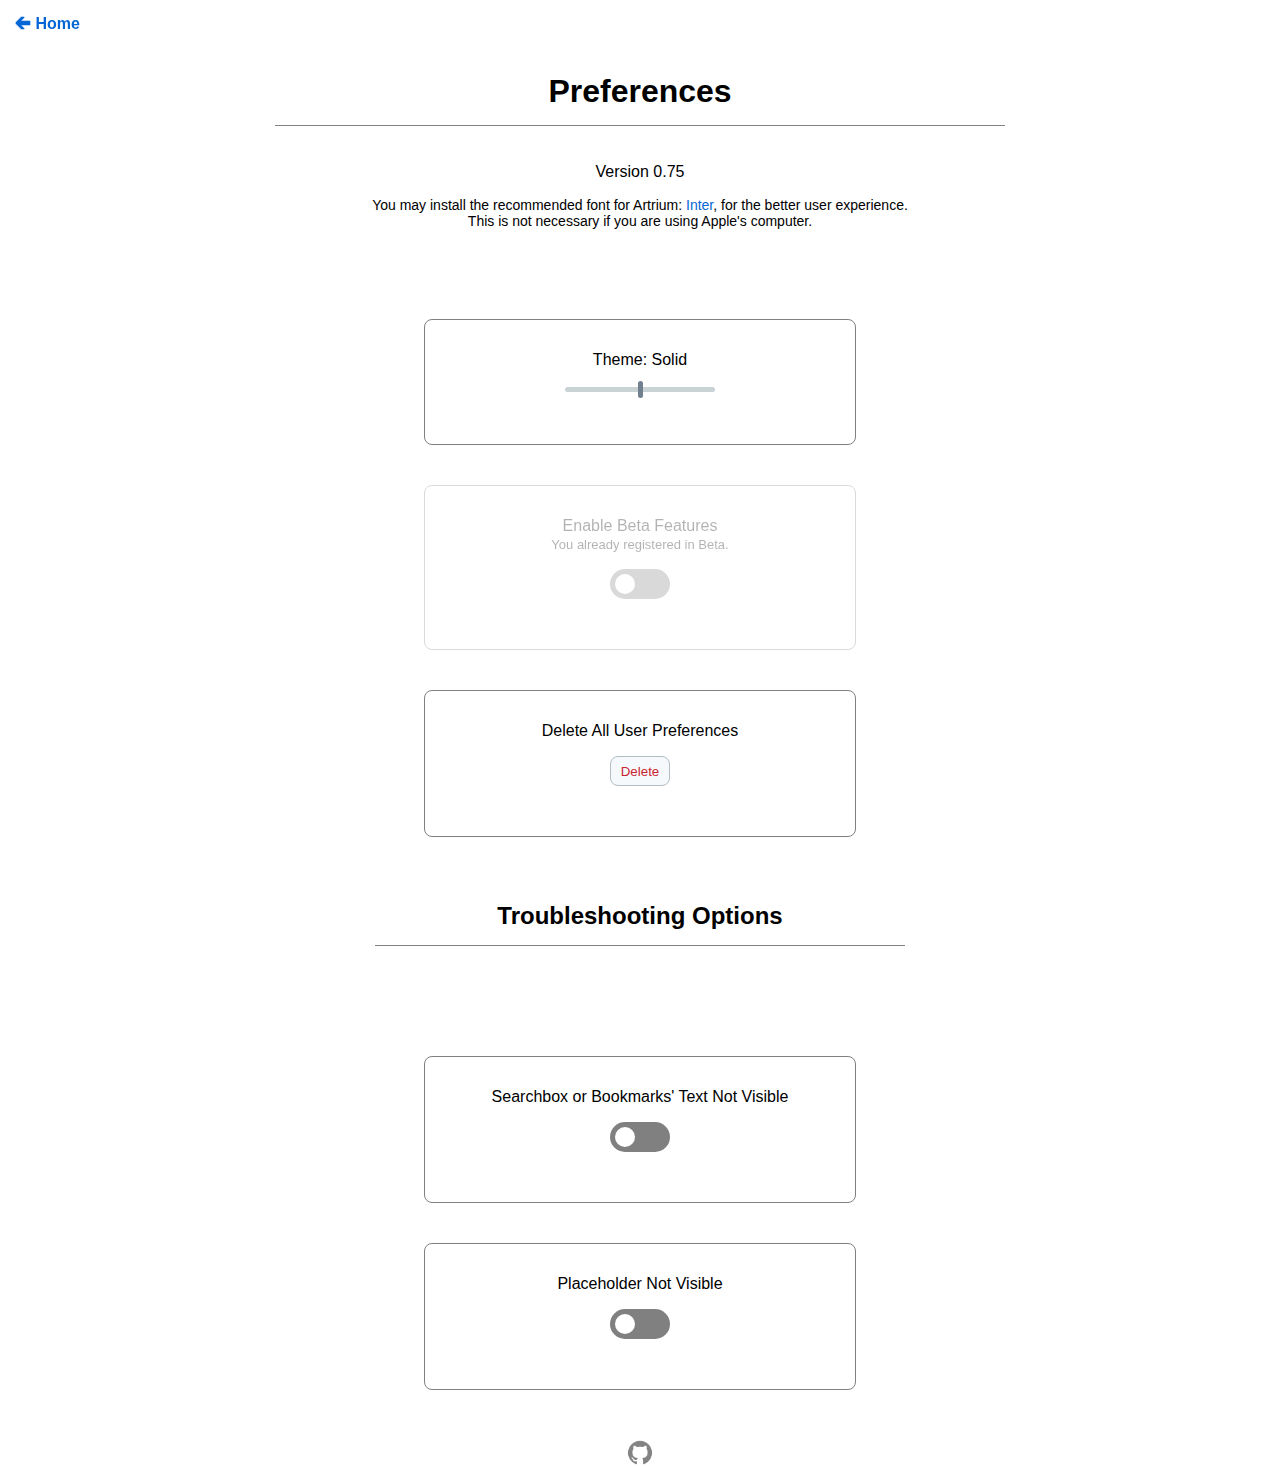
==== pref.html @ ffeab390 "Initial Commit" ====
<!DOCTYPE html>
<html>
    <head>
        <meta charset="utf-8">
        <link rel="stylesheet" href="pref.css">
        <link rel="shortcut icon" href="favicon.ico">
        <link rel="icon" href="favicon.ico">
        <title>Artrium - Preferences</title>
    </head>
    <body>
        <main>
            <a href="index.html" id="home">🡰 Home</a>
            <h1>Preferences</h1>
            <quote style="font-size: 14px">
                <p style="font-size: 16px">Version 0.75</p>You may install the recommended font for Artrium: <a href="https://rsms.me/inter/">Inter</a>, for the better user experience.<br>This is not necessary if you are using Apple's computer.
            </quote>
            <form>
                <div>
                    <h3 id="themeI">Theme: Solid</h3>
                    <input type="range" step="1" min="1" max="3" id="range">
                </div>
                <div id="betaDiv" style="filter: opacity(.3); pointer-events: none;">
                    <h3>Enable Beta Features<br><span style="font-size: 13px">You already registered in Beta.</span></h3>
                    <div class="swtBg" id="beta">
                        <div class="swtTg"></div>
                    </div>
                </div>
                <div>
                    <h3>Delete All User Preferences</h3>
                    <button id="delPref">Delete</button>
                </div>
            </form>
            <h2>Troubleshooting Options</h2>
            <form>
                <div>
                    <h3>Searchbox or Bookmarks' Text Not Visible</h3>
                    <div class="swtBg" id="txtTrb">
                        <div class="swtTg"></div>
                    </div>
                </div>
                <div>
                    <h3>Placeholder Not Visible</h3>
                    <div class="swtBg" id="plcTrb">
                        <div class="swtTg"></div>
                    </div>
                </div>
            </form>
        </main>
        <a href="https://github.com/ldhan0715/artrium">
            <img src="github.png" alt="GitHub" id="github">
        </a>
        <script src="pref.js"></script>
    </body>
</html>
---- pref.css ----
@import url('https://rsms.me/inter/inter.css');
html { font-family: 'Inter', sans-serif; }
@supports (font-variation-settings: normal) {
html { font-family: 'Inter var', sans-serif; }
}

* {
    font-family: -apple-system, "Inter", sans-serif !important;
    outline: none;
    text-align: center;
    user-select: none;
    -webkit-user-select: none;
}

h3, h4, h5, h6 {
    font-weight: 500;
}

body {
    display: flex;
    flex-direction: column;
    align-items: center;
    height: 145vh;
}

main {
    display: flex;
    flex-direction: column;
    align-items: center;
}

h1, h2 {
    margin-top: 50px;
    border-bottom: 1.5px solid gray;
    padding: 15px;
    width: 700px;
    font-weight: 600;
}

h2 {
    width: 500px;
}

h3 {
    font-size: 16px;
}

form {
    display: flex;
    justify-content: center;
    flex-direction: column;
    margin-top: 50px;
}

form>div {
    margin-top: 40px;
    border: 1.5px solid gray;
    width: 400px;
    border-radius: 8px;
    padding: 15px;
    padding-bottom: 50px;
    display: flex;
    flex-direction: column;
    align-items: center;
}

#range {
    appearance: none;
    height: 5px;
    border-radius: 3.25px;
    background: #b2bec3;
    filter: opacity(.7);
    transition: all .2s;
    width: 150px;
}

#range:hover {
    filter: opacity(1);
}

input[type=range]::-webkit-slider-thumb {
    appearance: none;
    width: 5px;
    height: 17px;
    background: #34495e;
    border-radius: 6.25px;
}

a {
    text-decoration: none;
    color: #0366d6;
}

a:hover {
    text-decoration: underline;
}

.swtBg {
    height: 29.75px;
    border-radius: 15px;
    background: gray;
    width: 60px;
    transition: all .2s;
    cursor: pointer;
}

.swtTg {
    height: 20px;
    border-radius: 15px;
    background: white;
    width: 20px;
    margin: 5px;
    transition: all .2s;
    cursor: pointer;
}

.swtBgOn {
    background: #0366d6;
}

.swtTgOn {
    transform: translateX(30px);
}

#home {
    position: fixed;
    top: 15px;
    left: 15px;
    font-weight: 600;
}

#github {
    height: 25px;
    filter: opacity(.6);
    transition: all .2s;
    margin-top: 50px;
}

#github:hover {
    filter: opacity(1);
}

#delPref {
    width: 60px;
    height: 30px;
    border-radius: 8px;
    background: #f6f9fc;
    color: #cb2431;
    border: 1.5px solid #b2bec3;
    transition: all .2s;
    cursor: pointer;
}

#delPref:hover {
    background: #cb2431;
    color: #f6f9fc;
    border: 1.5px solid #cb2431;
}
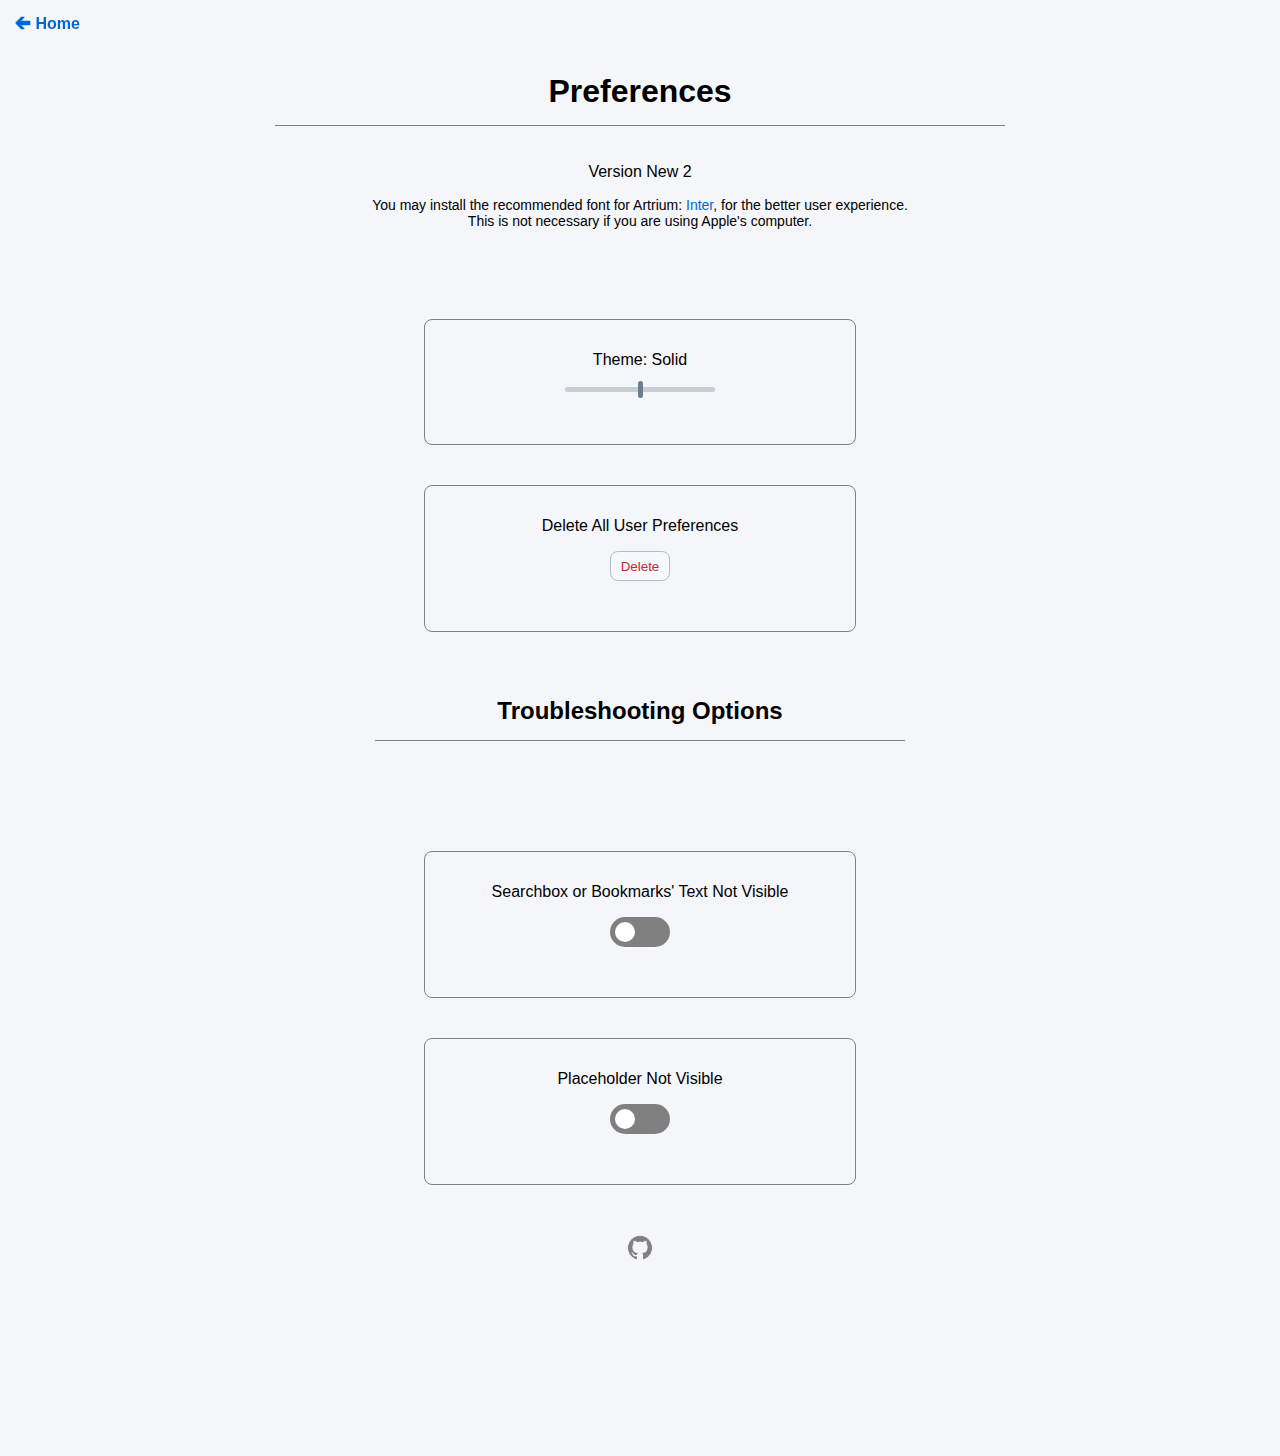
==== commit 3369d9f3: "Update - N2" ====
--- a/pref.html
+++ b/pref.html
@@ -12,18 +12,12 @@
             <a href="index.html" id="home">🡰 Home</a>
             <h1>Preferences</h1>
             <quote style="font-size: 14px">
-                <p style="font-size: 16px">Version 0.75</p>You may install the recommended font for Artrium: <a href="https://rsms.me/inter/">Inter</a>, for the better user experience.<br>This is not necessary if you are using Apple's computer.
+                <p style="font-size: 16px">Version New 2</p>You may install the recommended font for Artrium: <a href="https://rsms.me/inter/">Inter</a>, for the better user experience.<br>This is not necessary if you are using Apple's computer.
             </quote>
             <form>
                 <div>
                     <h3 id="themeI">Theme: Solid</h3>
                     <input type="range" step="1" min="1" max="3" id="range">
-                </div>
-                <div id="betaDiv" style="filter: opacity(.3); pointer-events: none;">
-                    <h3>Enable Beta Features<br><span style="font-size: 13px">You already registered in Beta.</span></h3>
-                    <div class="swtBg" id="beta">
-                        <div class="swtTg"></div>
-                    </div>
                 </div>
                 <div>
                     <h3>Delete All User Preferences</h3>
@@ -50,5 +44,6 @@
             <img src="github.png" alt="GitHub" id="github">
         </a>
         <script src="pref.js"></script>
+        <script src="init.js"></script>
     </body>
 </html>--- a/pref.css
+++ b/pref.css
@@ -20,7 +20,8 @@
     display: flex;
     flex-direction: column;
     align-items: center;
-    height: 145vh;
+    height: 160vh;
+    background: #f5f6fa;
 }
 
 main {
@@ -155,4 +156,21 @@
     background: #cb2431;
     color: #f6f9fc;
     border: 1.5px solid #cb2431;
-}+}
+/* @media (max-width: 600px) {
+    h1 {
+        width: 500px;
+    }
+
+    quote {
+        display: none;
+    }
+
+    form>div {
+        margin-top: 20px;
+    }
+
+    #home {
+        position: absolute;
+    }
+} */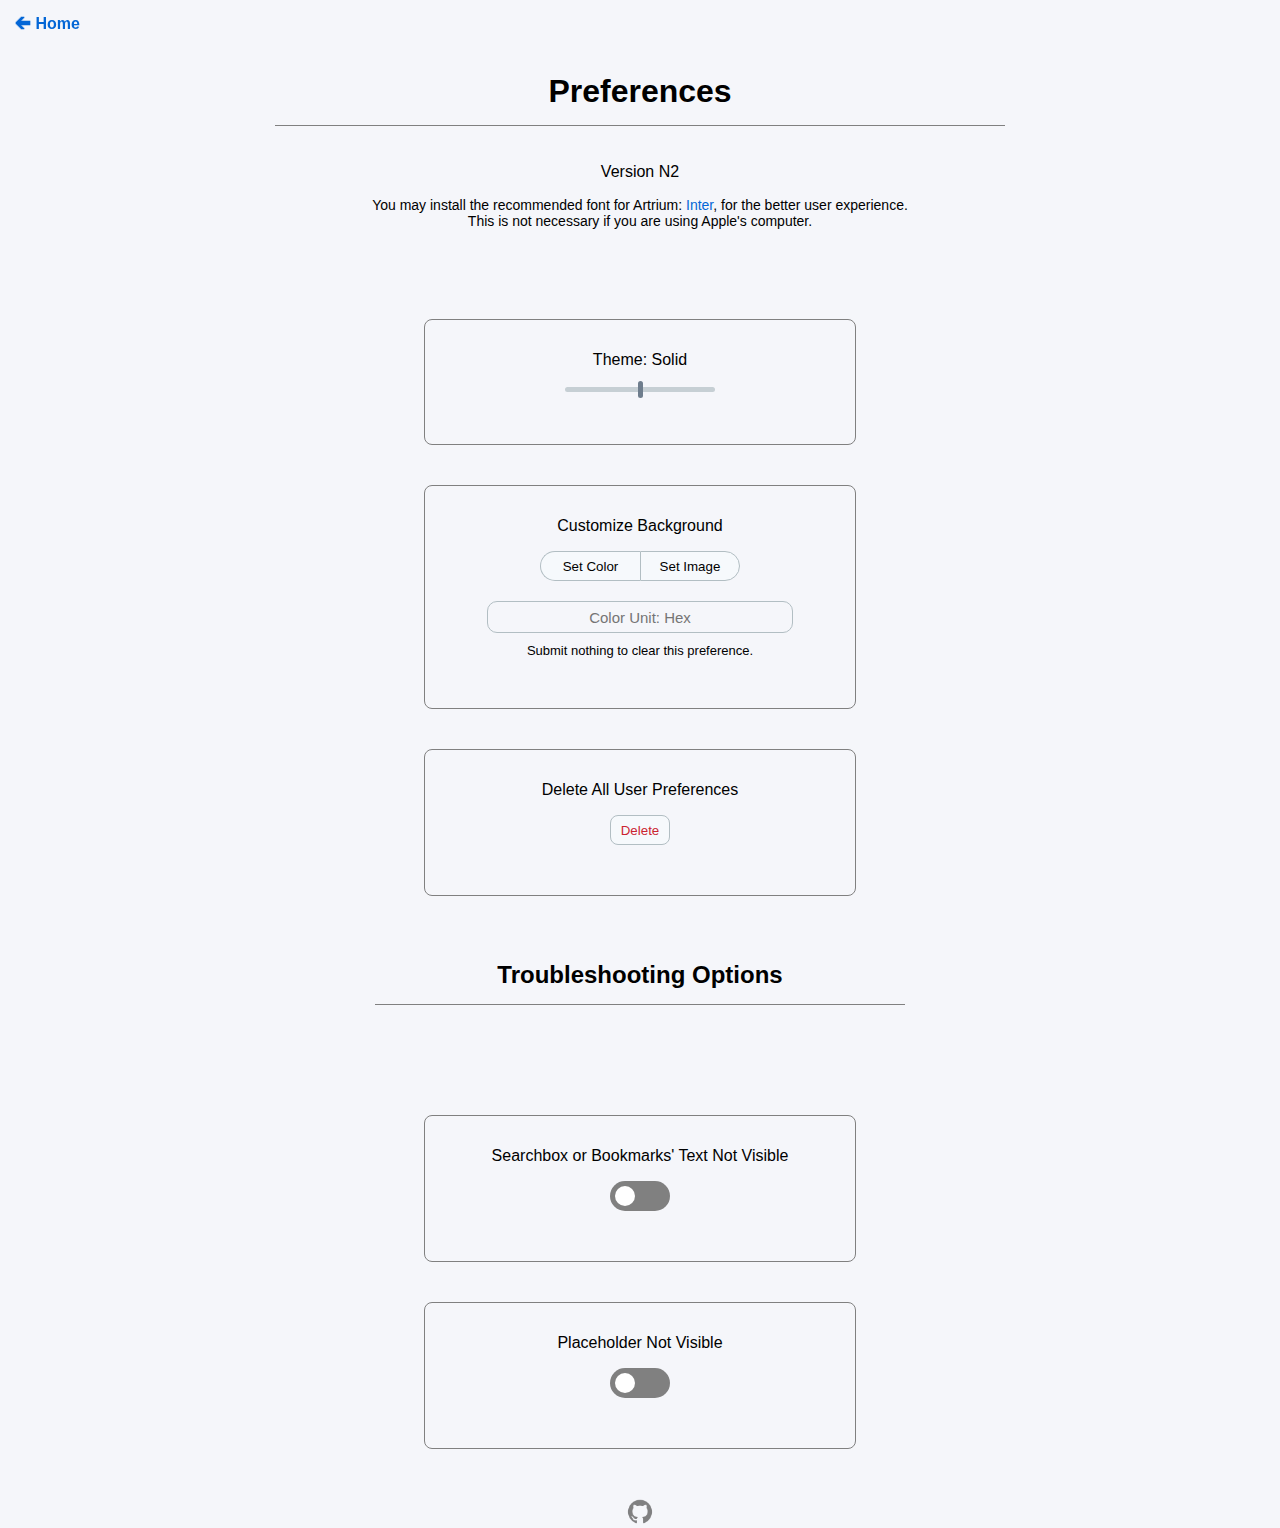
==== commit f6a90334: "Update - N2" ====
--- a/pref.html
+++ b/pref.html
@@ -12,20 +12,36 @@
             <a href="index.html" id="home">🡰 Home</a>
             <h1>Preferences</h1>
             <quote style="font-size: 14px">
-                <p style="font-size: 16px">Version New 2</p>You may install the recommended font for Artrium: <a href="https://rsms.me/inter/">Inter</a>, for the better user experience.<br>This is not necessary if you are using Apple's computer.
+                <p style="font-size: 16px">Version N2</p>You may install the recommended font for Artrium: <a href="https://rsms.me/inter/">Inter</a>, for the better user experience.<br>This is not necessary if you are using Apple's computer.
             </quote>
-            <form>
+            <section>
                 <div>
                     <h3 id="themeI">Theme: Solid</h3>
                     <input type="range" step="1" min="1" max="3" id="range">
                 </div>
                 <div>
+                    <h3>Customize Background</h3>
+                    <div id="option">
+                        <button type="button">Set Color</button>
+                        <button type="button">Set Image</button>
+                    </div>
+                    <form id="colorForm">
+                        <input type="text" placeholder="Color Unit: Hex" id="color" pattern="#[a-fA-F0-9][a-fA-F0-9][a-fA-F0-9][a-fA-F0-9][a-fA-F0-9][a-fA-F0-9]">
+                        <div style="font-size: 13px; margin-top: 10px;">Submit nothing to clear this preference.</div>
+                    </form>
+                    <label for="file" id="fileLabel">
+                        <!-- Upload Image -->
+                        Available on Version N2.5
+                    </label>
+                    <input type="file" id="file" style="display: none;">
+                </div>
+                <div>
                     <h3>Delete All User Preferences</h3>
                     <button id="delPref">Delete</button>
                 </div>
-            </form>
+            </section>
             <h2>Troubleshooting Options</h2>
-            <form>
+            <section>
                 <div>
                     <h3>Searchbox or Bookmarks' Text Not Visible</h3>
                     <div class="swtBg" id="txtTrb">
@@ -38,7 +54,7 @@
                         <div class="swtTg"></div>
                     </div>
                 </div>
-            </form>
+            </section>
         </main>
         <a href="https://github.com/ldhan0715/artrium">
             <img src="github.png" alt="GitHub" id="github">
--- a/pref.css
+++ b/pref.css
@@ -46,14 +46,14 @@
     font-size: 16px;
 }
 
-form {
+section {
     display: flex;
     justify-content: center;
     flex-direction: column;
     margin-top: 50px;
 }
 
-form>div {
+section>div {
     margin-top: 40px;
     border: 1.5px solid gray;
     width: 400px;
@@ -157,20 +157,63 @@
     color: #f6f9fc;
     border: 1.5px solid #cb2431;
 }
-/* @media (max-width: 600px) {
-    h1 {
-        width: 500px;
-    }
-
-    quote {
-        display: none;
-    }
-
-    form>div {
-        margin-top: 20px;
-    }
-
-    #home {
-        position: absolute;
-    }
-} */+
+#option {
+    display: flex;
+    justify-content: center;
+}
+
+#option button {
+    border: 1px solid #b2bec3;
+    background: #f6f9fc;
+    width: 100px;
+    height: 30px;
+    border-radius: 15px;
+    cursor: pointer;
+    transition: all .2s;
+}
+
+#option button:hover {
+    background: #b2bec3;
+    color: #f6f9fc;
+}
+
+#option button:nth-child(1) {
+    border-top-right-radius: 0;
+    border-bottom-right-radius: 0;
+    border-right: none;
+}
+
+#option button:nth-child(2) {
+    border-top-left-radius: 0;
+    border-bottom-left-radius: 0;
+}
+
+#color {
+    border: 1.5px solid #b2bec3;
+    background: #f5f6fa;
+    border-radius: 10px;
+    width: 300px;
+    height: 28px;
+    font-size: 15px;
+    text-align: center;
+    transition: all .3s;
+    margin-top: 20px;
+}
+
+#color:focus {
+    box-shadow: 0px 0px 5px #0366d6;
+    border: 1.5px solid #0366d6;
+}
+
+#fileLabel {
+    display: none;
+    margin-top: 20px;
+    cursor: pointer;
+    filter: opacity(.3);
+    pointer-events: none;
+}
+
+#fileLabel:hover {
+    text-decoration: underline;
+}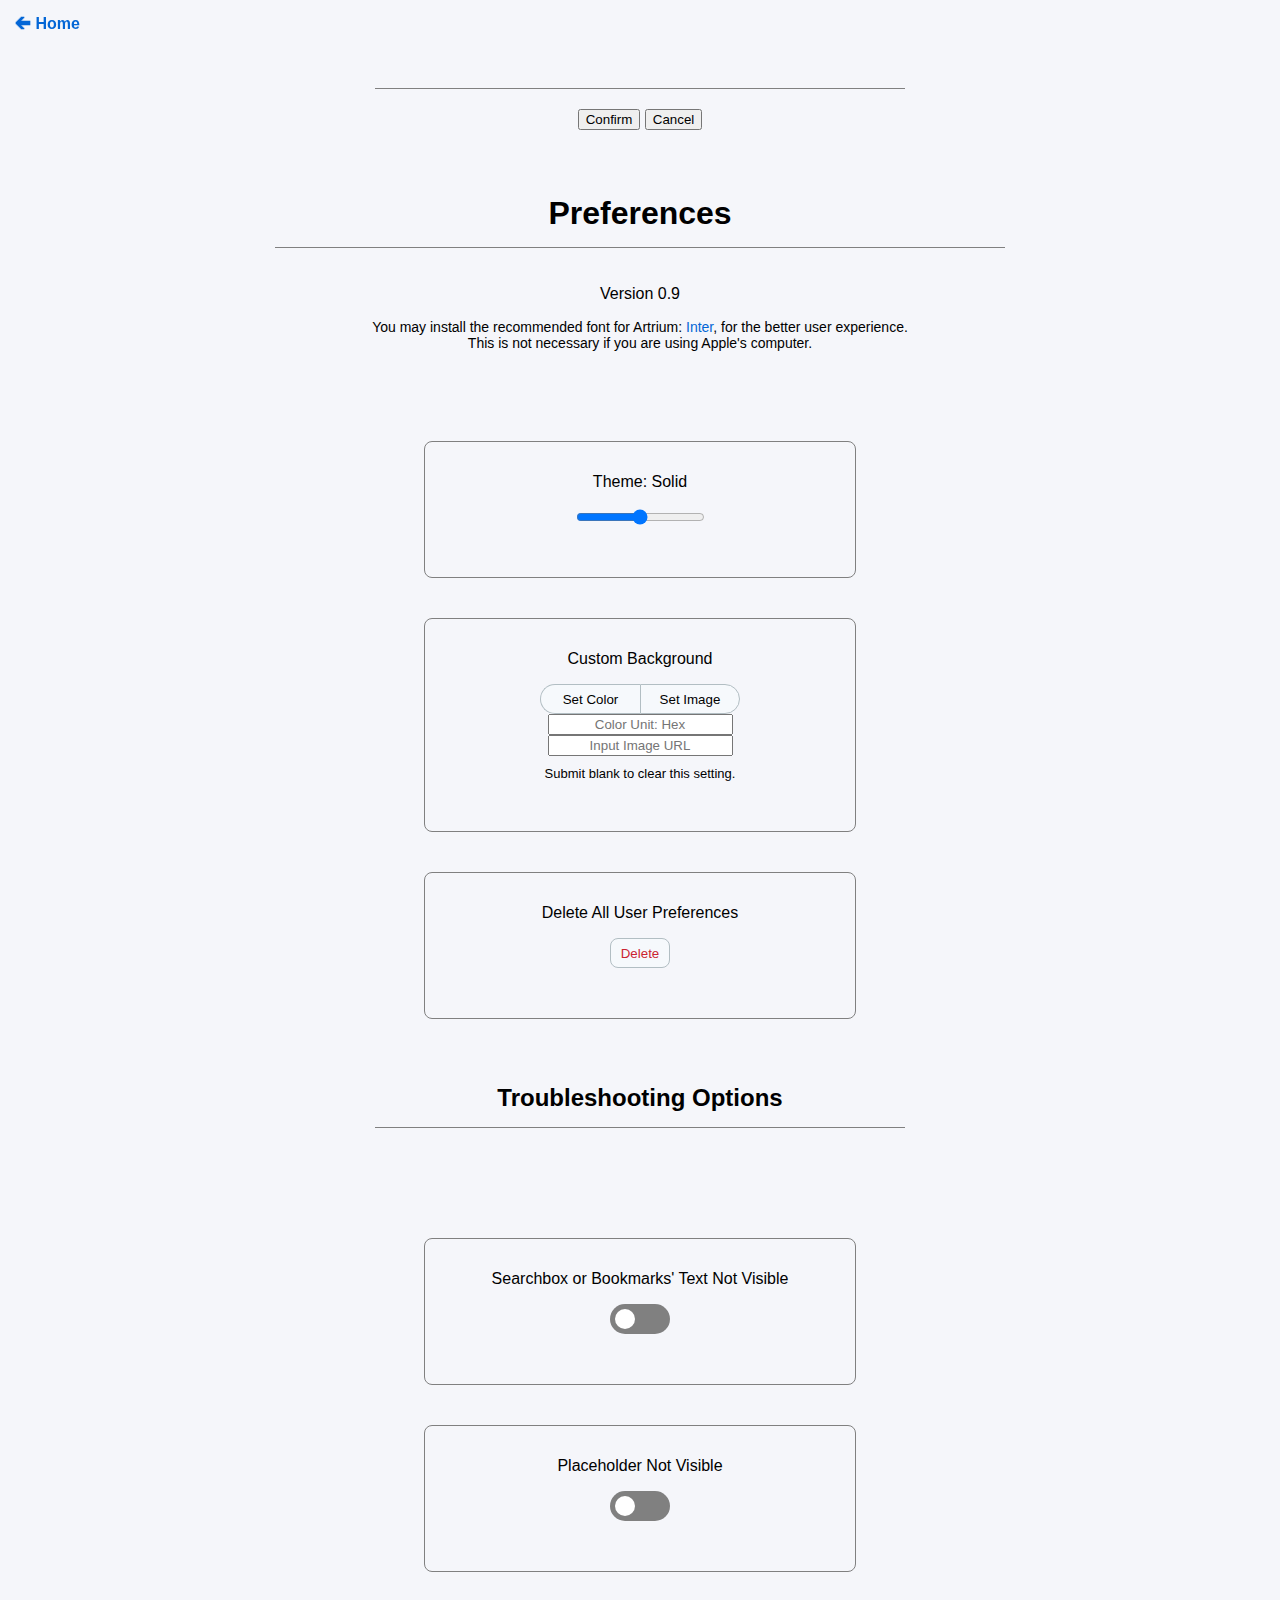
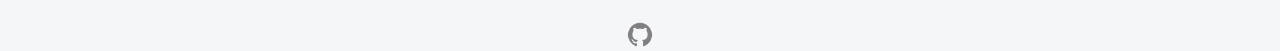
==== commit b4bc37a0: "Update - v0.9" ====
--- a/pref.html
+++ b/pref.html
@@ -8,32 +8,38 @@
         <title>Artrium - Preferences</title>
     </head>
     <body>
+        <div id="poper">
+            <h2></h2>
+            <span></span>
+            <div>
+                <button type="button">Confirm</button>
+                <button type="button">Cancel</button>
+            </div>
+        </div>
         <main>
             <a href="index.html" id="home">🡰 Home</a>
             <h1>Preferences</h1>
             <quote style="font-size: 14px">
-                <p style="font-size: 16px">Version N2</p>You may install the recommended font for Artrium: <a href="https://rsms.me/inter/">Inter</a>, for the better user experience.<br>This is not necessary if you are using Apple's computer.
+                <p style="font-size: 16px">Version 0.9</p>You may install the recommended font for Artrium: <a href="https://rsms.me/inter/">Inter</a>, for the better user experience.<br>This is not necessary if you are using Apple's computer.
             </quote>
             <section>
                 <div>
                     <h3 id="themeI">Theme: Solid</h3>
-                    <input type="range" step="1" min="1" max="3" id="range">
+                    <input type="range" step="1" min="1" max="3">
                 </div>
                 <div>
-                    <h3>Customize Background</h3>
+                    <h3>Custom Background</h3>
                     <div id="option">
                         <button type="button">Set Color</button>
                         <button type="button">Set Image</button>
                     </div>
                     <form id="colorForm">
-                        <input type="text" placeholder="Color Unit: Hex" id="color" pattern="#[a-fA-F0-9][a-fA-F0-9][a-fA-F0-9][a-fA-F0-9][a-fA-F0-9][a-fA-F0-9]">
-                        <div style="font-size: 13px; margin-top: 10px;">Submit nothing to clear this preference.</div>
+                        <input type="text" placeholder="Color Unit: Hex" pattern="#[a-fA-F0-9][a-fA-F0-9][a-fA-F0-9][a-fA-F0-9][a-fA-F0-9][a-fA-F0-9]">
                     </form>
-                    <label for="file" id="fileLabel">
-                        <!-- Upload Image -->
-                        Available on Version N2.5
-                    </label>
-                    <input type="file" id="file" style="display: none;">
+                    <form id="imageForm">
+                        <input type="url" placeholder="Input Image URL">
+                    </form>
+                    <div style="font-size: 13px; margin-top: 10px;">Submit blank to clear this setting.</div>
                 </div>
                 <div>
                     <h3>Delete All User Preferences</h3>
@@ -60,6 +66,5 @@
             <img src="github.png" alt="GitHub" id="github">
         </a>
         <script src="pref.js"></script>
-        <script src="init.js"></script>
     </body>
 </html>